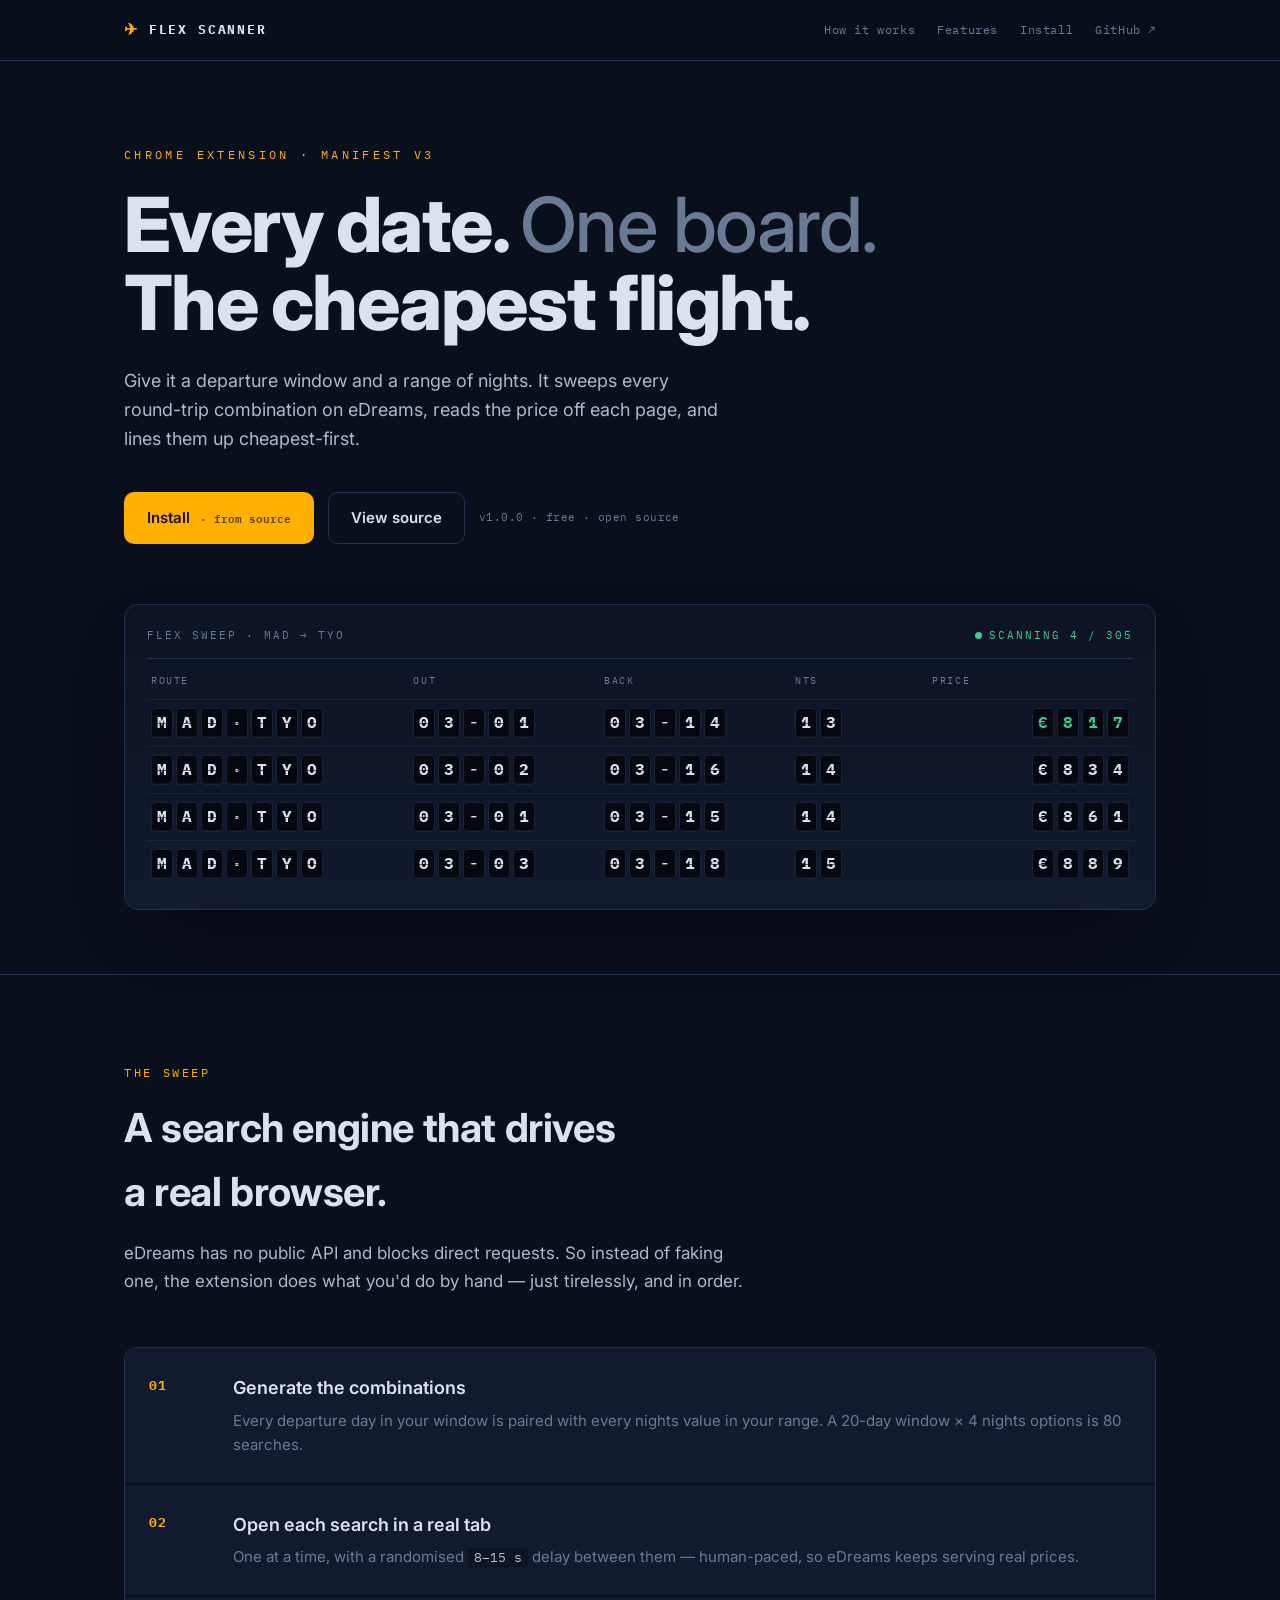
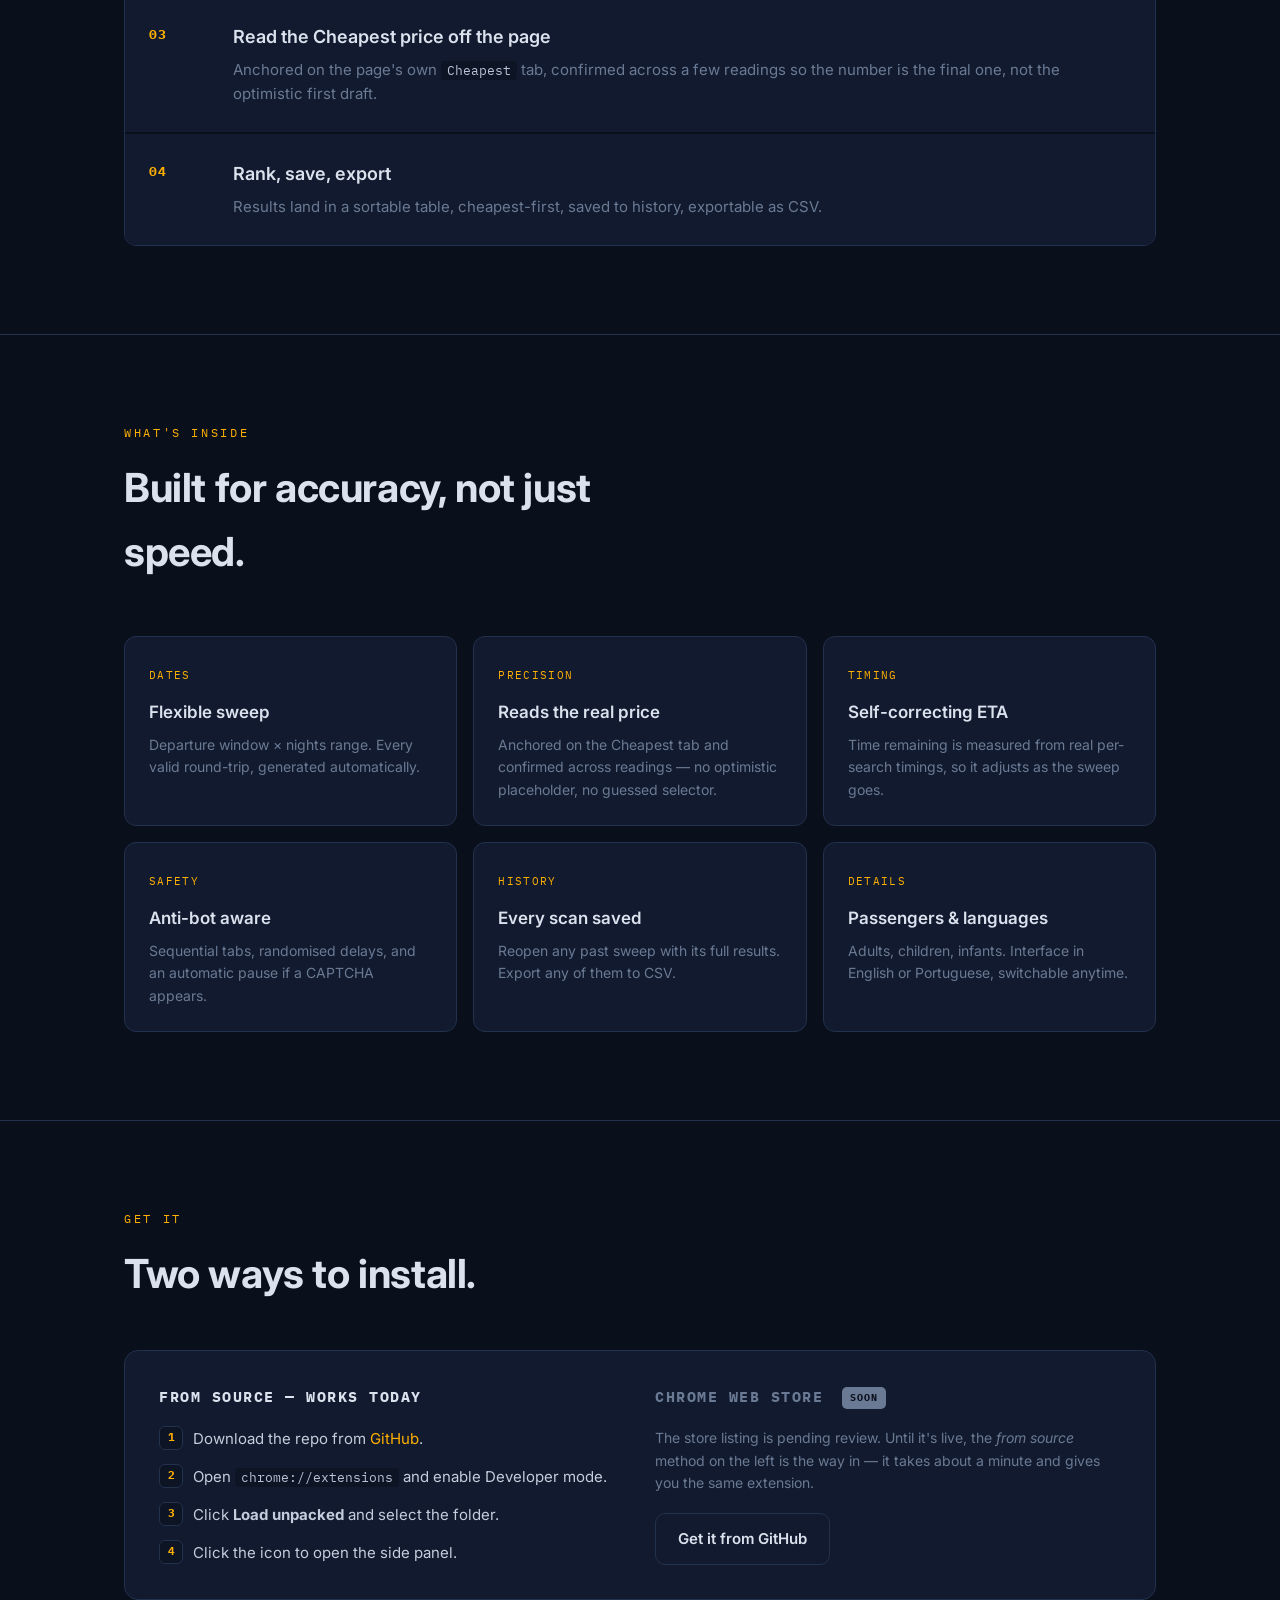
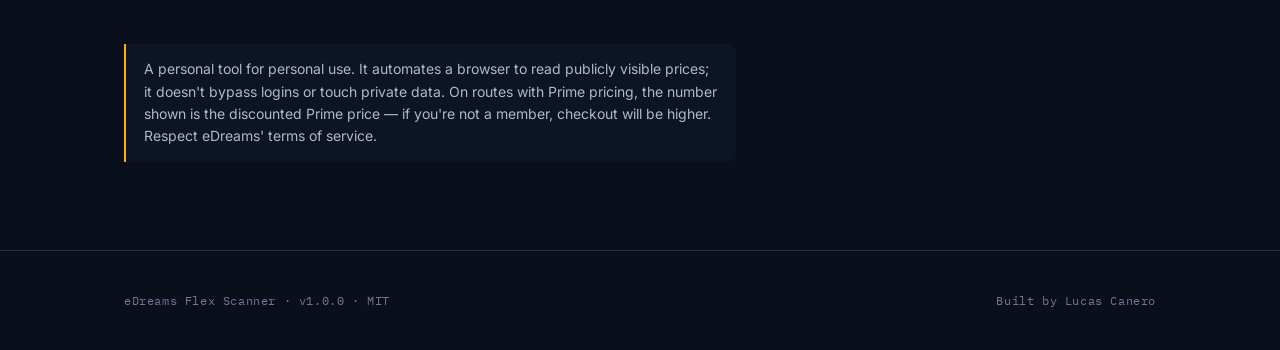
==== docs/index.html @ d386eb82 "Initial Commit 1.0.0" ====
<!DOCTYPE html>
<html lang="en">
<head>
<meta charset="UTF-8" />
<meta name="viewport" content="width=device-width, initial-scale=1.0" />
<title>eDreams Flex Scanner — cheapest flights across flexible dates</title>
<meta name="description" content="A Chrome extension that sweeps every date combination on eDreams and ranks the cheapest flights by number of nights." />
<link rel="preconnect" href="https://fonts.googleapis.com" />
<link rel="preconnect" href="https://fonts.gstatic.com" crossorigin />
<link href="https://fonts.googleapis.com/css2?family=IBM+Plex+Mono:wght@400;500;600;700&family=Inter:wght@400;500;600;700;800&display=swap" rel="stylesheet" />
<style>
  :root {
    --void: #0a0f1c;
    --void-2: #0d1424;
    --panel: #111a2e;
    --panel-2: #16223a;
    --line: #22314c;
    --text: #dbe2ee;
    --haze: #6b7a94;
    --amber: #ffb000;
    --jade: #3ecf8e;
    --mono: "IBM Plex Mono", ui-monospace, Menlo, Consolas, monospace;
    --sans: "Inter", system-ui, -apple-system, "Segoe UI", sans-serif;
  }

  * { box-sizing: border-box; margin: 0; padding: 0; }

  html { scroll-behavior: smooth; }

  body {
    background: var(--void);
    color: var(--text);
    font-family: var(--sans);
    line-height: 1.6;
    overflow-x: hidden;
  }

  a { color: inherit; }

  ::selection { background: var(--amber); color: #14100a; }

  .wrap { max-width: 1080px; margin: 0 auto; padding: 0 24px; }

  /* ---------- top bar ---------- */
  .topbar {
    position: sticky; top: 0; z-index: 50;
    background: rgba(10,15,28,0.82);
    backdrop-filter: blur(10px);
    border-bottom: 1px solid var(--line);
  }
  .topbar-inner {
    display: flex; align-items: center; justify-content: space-between;
    height: 60px;
  }
  .brand { display: flex; align-items: center; gap: 10px; font-family: var(--mono); font-weight: 700; letter-spacing: 0.14em; font-size: 13px; }
  .brand .glyph { color: var(--amber); font-size: 16px; }
  .topbar-links { display: flex; gap: 22px; align-items: center; font-family: var(--mono); font-size: 12px; letter-spacing: 0.05em; }
  .topbar-links a { color: var(--haze); text-decoration: none; transition: color .15s; }
  .topbar-links a:hover { color: var(--text); }
  .topbar-links a.ghhl:hover { color: var(--amber); }

  /* ---------- hero ---------- */
  .hero { padding: 84px 0 64px; position: relative; }
  .eyebrow {
    font-family: var(--mono); font-size: 12px; letter-spacing: 0.28em;
    text-transform: uppercase; color: var(--amber); margin-bottom: 22px;
  }
  .hero h1 {
    font-size: clamp(38px, 6.5vw, 76px);
    font-weight: 800; line-height: 1.02; letter-spacing: -0.02em;
    max-width: 15ch;
  }
  .hero h1 .thin { color: var(--haze); font-weight: 500; }
  .hero p.lead {
    margin-top: 26px; max-width: 54ch; font-size: 18px; color: #aeb9cc;
  }
  .cta-row { margin-top: 38px; display: flex; gap: 14px; flex-wrap: wrap; align-items: center; }

  .btn {
    display: inline-flex; align-items: center; gap: 10px;
    font-family: var(--sans); font-weight: 600; font-size: 15px;
    padding: 13px 22px; border-radius: 10px; text-decoration: none;
    border: 1px solid transparent; cursor: pointer; transition: transform .12s, filter .12s, border-color .15s;
  }
  .btn:active { transform: translateY(1px); }
  .btn-primary { background: var(--amber); color: #14100a; }
  .btn-primary:hover { filter: brightness(1.08); }
  .btn-primary .store { font-family: var(--mono); font-size: 11px; opacity: .7; }
  .btn-ghost { border-color: var(--line); color: var(--text); }
  .btn-ghost:hover { border-color: var(--haze); }
  .cta-note { font-family: var(--mono); font-size: 11px; color: var(--haze); letter-spacing: .04em; }

  /* ---------- split-flap board ---------- */
  .board {
    margin-top: 60px;
    background: linear-gradient(180deg, var(--void-2), var(--panel));
    border: 1px solid var(--line); border-radius: 14px;
    padding: 22px; box-shadow: 0 30px 80px -40px rgba(0,0,0,.8);
  }
  .board-head {
    display: flex; justify-content: space-between; align-items: center;
    font-family: var(--mono); font-size: 11px; letter-spacing: .18em;
    text-transform: uppercase; color: var(--haze);
    padding-bottom: 14px; margin-bottom: 14px; border-bottom: 1px solid var(--line);
  }
  .board-head .live { display: inline-flex; align-items: center; gap: 7px; color: var(--jade); }
  .board-head .dot { width: 7px; height: 7px; border-radius: 50%; background: var(--jade); animation: pulse 1.8s infinite; }
  @keyframes pulse { 0%,100%{opacity:1} 50%{opacity:.35} }

  .board-cols {
    display: grid; grid-template-columns: 1.4fr 1fr 1fr 0.7fr 1.1fr;
    gap: 12px; font-family: var(--mono); font-size: 10px; letter-spacing: .16em;
    text-transform: uppercase; color: var(--haze); padding: 0 4px 10px;
  }
  .board-row {
    display: grid; grid-template-columns: 1.4fr 1fr 1fr 0.7fr 1.1fr;
    gap: 12px; padding: 8px 4px; align-items: center;
    border-top: 1px solid rgba(34,49,76,.5);
  }
  .flaps { display: inline-flex; gap: 3px; }
  .flap {
    display: inline-flex; align-items: center; justify-content: center;
    min-width: 22px; height: 30px; padding: 0 5px;
    background: #05080f; color: var(--text);
    font-family: var(--mono); font-weight: 700; font-size: 16px;
    border-radius: 4px; border: 1px solid #1a2337;
    box-shadow: inset 0 -1px 0 rgba(255,255,255,.04), inset 0 1px 0 rgba(0,0,0,.5);
    position: relative;
  }
  .flap::after { content: ""; position: absolute; left: 0; right: 0; top: 50%; height: 1px; background: rgba(0,0,0,.55); }
  .flap.amber { color: var(--amber); }
  .flap.jade { color: var(--jade); }
  .board-row .price { justify-self: end; }

  /* ---------- section scaffolding ---------- */
  section { padding: 88px 0; border-top: 1px solid var(--line); }
  .sec-eyebrow {
    font-family: var(--mono); font-size: 12px; letter-spacing: .22em;
    text-transform: uppercase; color: var(--amber); margin-bottom: 14px;
  }
  .sec-title { font-size: clamp(26px, 3.6vw, 40px); font-weight: 700; letter-spacing: -0.01em; max-width: 20ch; }
  .sec-intro { margin-top: 16px; color: #aeb9cc; max-width: 58ch; font-size: 17px; }

  /* ---------- pipeline (a real sequence → numbers are honest) ---------- */
  .pipe { margin-top: 52px; display: grid; gap: 2px; border: 1px solid var(--line); border-radius: 12px; overflow: hidden; }
  .step {
    display: grid; grid-template-columns: 64px 1fr; gap: 20px;
    padding: 26px 24px; background: var(--panel);
    transition: background .15s;
  }
  .step:hover { background: var(--panel-2); }
  .step-n { font-family: var(--mono); font-size: 13px; font-weight: 700; color: var(--amber); letter-spacing: .1em; padding-top: 2px; }
  .step h3 { font-size: 18px; font-weight: 600; margin-bottom: 6px; }
  .step p { color: var(--haze); font-size: 15px; }
  .step p code { font-family: var(--mono); color: #b9c4d6; background: var(--void-2); padding: 1px 6px; border-radius: 4px; font-size: 13px; }

  /* ---------- feature grid ---------- */
  .grid { margin-top: 52px; display: grid; grid-template-columns: repeat(3, 1fr); gap: 16px; }
  .card {
    background: var(--panel); border: 1px solid var(--line);
    border-radius: 12px; padding: 24px; transition: transform .12s, border-color .15s;
  }
  .card:hover { transform: translateY(-3px); border-color: #2c3d5c; }
  .card .tag { font-family: var(--mono); font-size: 11px; letter-spacing: .12em; text-transform: uppercase; color: var(--amber); }
  .card h3 { font-size: 17px; font-weight: 600; margin: 12px 0 8px; }
  .card p { color: var(--haze); font-size: 14px; }

  /* ---------- install ---------- */
  .install-box {
    margin-top: 44px; background: var(--panel); border: 1px solid var(--line);
    border-radius: 14px; padding: 34px;
  }
  .install-grid { display: grid; grid-template-columns: 1fr 1fr; gap: 30px; }
  .install-col h3 { font-size: 15px; font-family: var(--mono); letter-spacing: .1em; text-transform: uppercase; color: var(--text); margin-bottom: 18px; }
  .install-col.soon h3 { color: var(--haze); }
  ol.steps { list-style: none; counter-reset: s; display: grid; gap: 14px; }
  ol.steps li { counter-increment: s; position: relative; padding-left: 34px; font-size: 15px; color: #c4cddc; }
  ol.steps li::before {
    content: counter(s); position: absolute; left: 0; top: -1px;
    width: 22px; height: 22px; border-radius: 6px; background: var(--void-2);
    border: 1px solid var(--line); color: var(--amber);
    font-family: var(--mono); font-size: 11px; font-weight: 700;
    display: flex; align-items: center; justify-content: center;
  }
  ol.steps li code { font-family: var(--mono); color: #b9c4d6; background: var(--void-2); padding: 1px 6px; border-radius: 4px; font-size: 13px; }
  .soon-badge { display: inline-block; font-family: var(--mono); font-size: 10px; letter-spacing: .12em; text-transform: uppercase; color: var(--void); background: var(--haze); padding: 3px 8px; border-radius: 5px; margin-left: 8px; vertical-align: middle; }
  .install-col.soon p { color: var(--haze); font-size: 14px; }

  /* ---------- disclaimer + footer ---------- */
  .note {
    margin-top: 44px; border-left: 2px solid var(--amber);
    padding: 14px 18px; background: var(--void-2); border-radius: 0 8px 8px 0;
    font-size: 14px; color: #aeb9cc; max-width: 68ch;
  }
  footer { border-top: 1px solid var(--line); padding: 40px 0; }
  .foot-inner { display: flex; justify-content: space-between; align-items: center; flex-wrap: wrap; gap: 16px; font-family: var(--mono); font-size: 12px; color: var(--haze); letter-spacing: .05em; }
  .foot-inner a { color: var(--haze); text-decoration: none; }
  .foot-inner a:hover { color: var(--amber); }

  @media (max-width: 760px) {
    .grid { grid-template-columns: 1fr; }
    .install-grid { grid-template-columns: 1fr; }
    .topbar-links a:not(.ghhl) { display: none; }
    .board-cols, .board-row { grid-template-columns: 1.3fr 1fr 0.9fr; }
    .board-cols span:nth-child(4), .board-cols span:nth-child(5),
    .board-row > *:nth-child(4), .board-row > *:nth-child(5) { display: none; }
    .board-row .price { display: inline-flex !important; justify-self: start; }
    .board-cols span.price-col { display: inline-block !important; }
  }

  @media (prefers-reduced-motion: reduce) {
    .dot { animation: none; }
    html { scroll-behavior: auto; }
  }
</style>
</head>
<body>

<div class="topbar">
  <div class="wrap topbar-inner">
    <div class="brand"><span class="glyph">✈</span> FLEX&nbsp;SCANNER</div>
    <nav class="topbar-links">
      <a href="#how">How it works</a>
      <a href="#features">Features</a>
      <a href="#install">Install</a>
      <a class="ghhl" href="https://github.com/lucascanero/edreams-flex-scanner">GitHub ↗</a>
    </nav>
  </div>
</div>

<header class="hero">
  <div class="wrap">
    <div class="eyebrow">Chrome extension · Manifest V3</div>
    <h1>Every date. <span class="thin">One board.</span> The cheapest flight.</h1>
    <p class="lead">
      Give it a departure window and a range of nights. It sweeps every
      round-trip combination on eDreams, reads the price off each page, and
      lines them up cheapest-first.
    </p>
    <div class="cta-row">
      <a class="btn btn-primary" id="store-btn" href="#install">
        Install <span class="store">· from source</span>
      </a>
      <a class="btn btn-ghost" href="https://github.com/lucascanero/edreams-flex-scanner">View source</a>
      <span class="cta-note">v1.0.0 · free · open source</span>
    </div>

    <!-- signature: split-flap departures board -->
    <div class="board" aria-hidden="true">
      <div class="board-head">
        <span>Flex Sweep · MAD → TYO</span>
        <span class="live"><span class="dot"></span> scanning 4 / 305</span>
      </div>
      <div class="board-cols">
        <span>Route</span><span>Out</span><span>Back</span><span>Nts</span><span class="price-col">Price</span>
      </div>
      <div id="board-body"></div>
    </div>
  </div>
</header>

<section id="how">
  <div class="wrap">
    <div class="sec-eyebrow">The sweep</div>
    <h2 class="sec-title">A search engine that drives a real browser.</h2>
    <p class="sec-intro">
      eDreams has no public API and blocks direct requests. So instead of faking
      one, the extension does what you'd do by hand — just tirelessly, and in
      order.
    </p>

    <div class="pipe">
      <div class="step">
        <div class="step-n">01</div>
        <div>
          <h3>Generate the combinations</h3>
          <p>Every departure day in your window is paired with every nights value in your range. A 20-day window × 4 nights options is 80 searches.</p>
        </div>
      </div>
      <div class="step">
        <div class="step-n">02</div>
        <div>
          <h3>Open each search in a real tab</h3>
          <p>One at a time, with a randomised <code>8–15 s</code> delay between them — human-paced, so eDreams keeps serving real prices.</p>
        </div>
      </div>
      <div class="step">
        <div class="step-n">03</div>
        <div>
          <h3>Read the Cheapest price off the page</h3>
          <p>Anchored on the page's own <code>Cheapest</code> tab, confirmed across a few readings so the number is the final one, not the optimistic first draft.</p>
        </div>
      </div>
      <div class="step">
        <div class="step-n">04</div>
        <div>
          <h3>Rank, save, export</h3>
          <p>Results land in a sortable table, cheapest-first, saved to history, exportable as CSV.</p>
        </div>
      </div>
    </div>
  </div>
</section>

<section id="features">
  <div class="wrap">
    <div class="sec-eyebrow">What's inside</div>
    <h2 class="sec-title">Built for accuracy, not just speed.</h2>

    <div class="grid">
      <div class="card">
        <span class="tag">Dates</span>
        <h3>Flexible sweep</h3>
        <p>Departure window × nights range. Every valid round-trip, generated automatically.</p>
      </div>
      <div class="card">
        <span class="tag">Precision</span>
        <h3>Reads the real price</h3>
        <p>Anchored on the Cheapest tab and confirmed across readings — no optimistic placeholder, no guessed selector.</p>
      </div>
      <div class="card">
        <span class="tag">Timing</span>
        <h3>Self-correcting ETA</h3>
        <p>Time remaining is measured from real per-search timings, so it adjusts as the sweep goes.</p>
      </div>
      <div class="card">
        <span class="tag">Safety</span>
        <h3>Anti-bot aware</h3>
        <p>Sequential tabs, randomised delays, and an automatic pause if a CAPTCHA appears.</p>
      </div>
      <div class="card">
        <span class="tag">History</span>
        <h3>Every scan saved</h3>
        <p>Reopen any past sweep with its full results. Export any of them to CSV.</p>
      </div>
      <div class="card">
        <span class="tag">Details</span>
        <h3>Passengers &amp; languages</h3>
        <p>Adults, children, infants. Interface in English or Portuguese, switchable anytime.</p>
      </div>
    </div>
  </div>
</section>

<section id="install">
  <div class="wrap">
    <div class="sec-eyebrow">Get it</div>
    <h2 class="sec-title">Two ways to install.</h2>

    <div class="install-box">
      <div class="install-grid">
        <div class="install-col">
          <h3>From source — works today</h3>
          <ol class="steps">
            <li>Download the repo from <a href="https://github.com/lucascanero/edreams-flex-scanner" style="color:var(--amber);text-decoration:none">GitHub</a>.</li>
            <li>Open <code>chrome://extensions</code> and enable Developer mode.</li>
            <li>Click <strong>Load unpacked</strong> and select the folder.</li>
            <li>Click the icon to open the side panel.</li>
          </ol>
        </div>
        <div class="install-col soon">
          <h3>Chrome Web Store <span class="soon-badge">soon</span></h3>
          <p>
            The store listing is pending review. Until it's live, the
            <em>from source</em> method on the left is the way in — it takes
            about a minute and gives you the same extension.
          </p>
          <a class="btn btn-ghost" href="https://github.com/lucascanero/edreams-flex-scanner" style="margin-top:18px">Get it from GitHub</a>
        </div>
      </div>
    </div>

    <div class="note">
      A personal tool for personal use. It automates a browser to read publicly
      visible prices; it doesn't bypass logins or touch private data. On routes
      with Prime pricing, the number shown is the discounted Prime price — if
      you're not a member, checkout will be higher. Respect eDreams' terms of
      service.
    </div>
  </div>
</section>

<footer>
  <div class="wrap foot-inner">
    <span>eDreams Flex Scanner · v1.0.0 · MIT</span>
    <span>Built by <a href="https://github.com/lucascanero">Lucas Canero</a></span>
  </div>
</footer>

<script>
  // When the extension is published, set this to the Web Store URL and the
  // hero button + install column flip to a live "Add to Chrome" automatically.
  const STORE_URL = ""; // e.g. "https://chromewebstore.google.com/detail/…"
  if (STORE_URL) {
    const btn = document.getElementById("store-btn");
    btn.href = STORE_URL;
    btn.innerHTML = 'Add to Chrome <span class="store">· Web Store</span>';
  }

  // Split-flap board: animate a few result rows flipping into place.
  (function () {
    const rows = [
      { route: "MAD·TYO", out: "03-01", back: "03-14", nts: "13", price: "817", cls: "jade" },
      { route: "MAD·TYO", out: "03-02", back: "03-16", nts: "14", price: "834", cls: "" },
      { route: "MAD·TYO", out: "03-01", back: "03-15", nts: "14", price: "861", cls: "" },
      { route: "MAD·TYO", out: "03-03", back: "03-18", nts: "15", price: "889", cls: "" }
    ];
    const CHARS = "ABCDEFGHIJKLMNOPQRSTUVWXYZ0123456789·-. ";
    const body = document.getElementById("board-body");
    const reduce = !!(window.matchMedia && window.matchMedia("(prefers-reduced-motion: reduce)").matches);

    function flapsFor(text, cls) {
      const wrap = document.createElement("span");
      wrap.className = "flaps";
      [...text].forEach((ch) => {
        const f = document.createElement("span");
        f.className = "flap" + (cls ? " " + cls : "");
        f.textContent = reduce ? ch : " ";
        f.dataset.target = ch;
        wrap.appendChild(f);
      });
      return wrap;
    }

    rows.forEach((r) => {
      const row = document.createElement("div");
      row.className = "board-row";
      const route = document.createElement("span"); route.appendChild(flapsFor(r.route, ""));
      const out = document.createElement("span"); out.appendChild(flapsFor(r.out, ""));
      const back = document.createElement("span"); back.appendChild(flapsFor(r.back, ""));
      const nts = document.createElement("span"); nts.appendChild(flapsFor(r.nts, ""));
      const price = document.createElement("span"); price.className = "price"; price.appendChild(flapsFor("€" + r.price, r.cls));
      row.append(route, out, back, nts, price);
      body.appendChild(row);
    });

    if (reduce) return;

    // flip animation: cycle each flap through random chars to its target
    const flaps = [...document.querySelectorAll(".flap")];
    flaps.forEach((f, i) => {
      const target = f.dataset.target;
      let ticks = 6 + Math.floor(Math.random() * 8) + Math.floor(i / 4);
      const iv = setInterval(() => {
        if (ticks <= 0) { f.textContent = target; clearInterval(iv); return; }
        f.textContent = CHARS[Math.floor(Math.random() * CHARS.length)];
        ticks--;
      }, 55);
    });
  })();
</script>

</body>
</html>
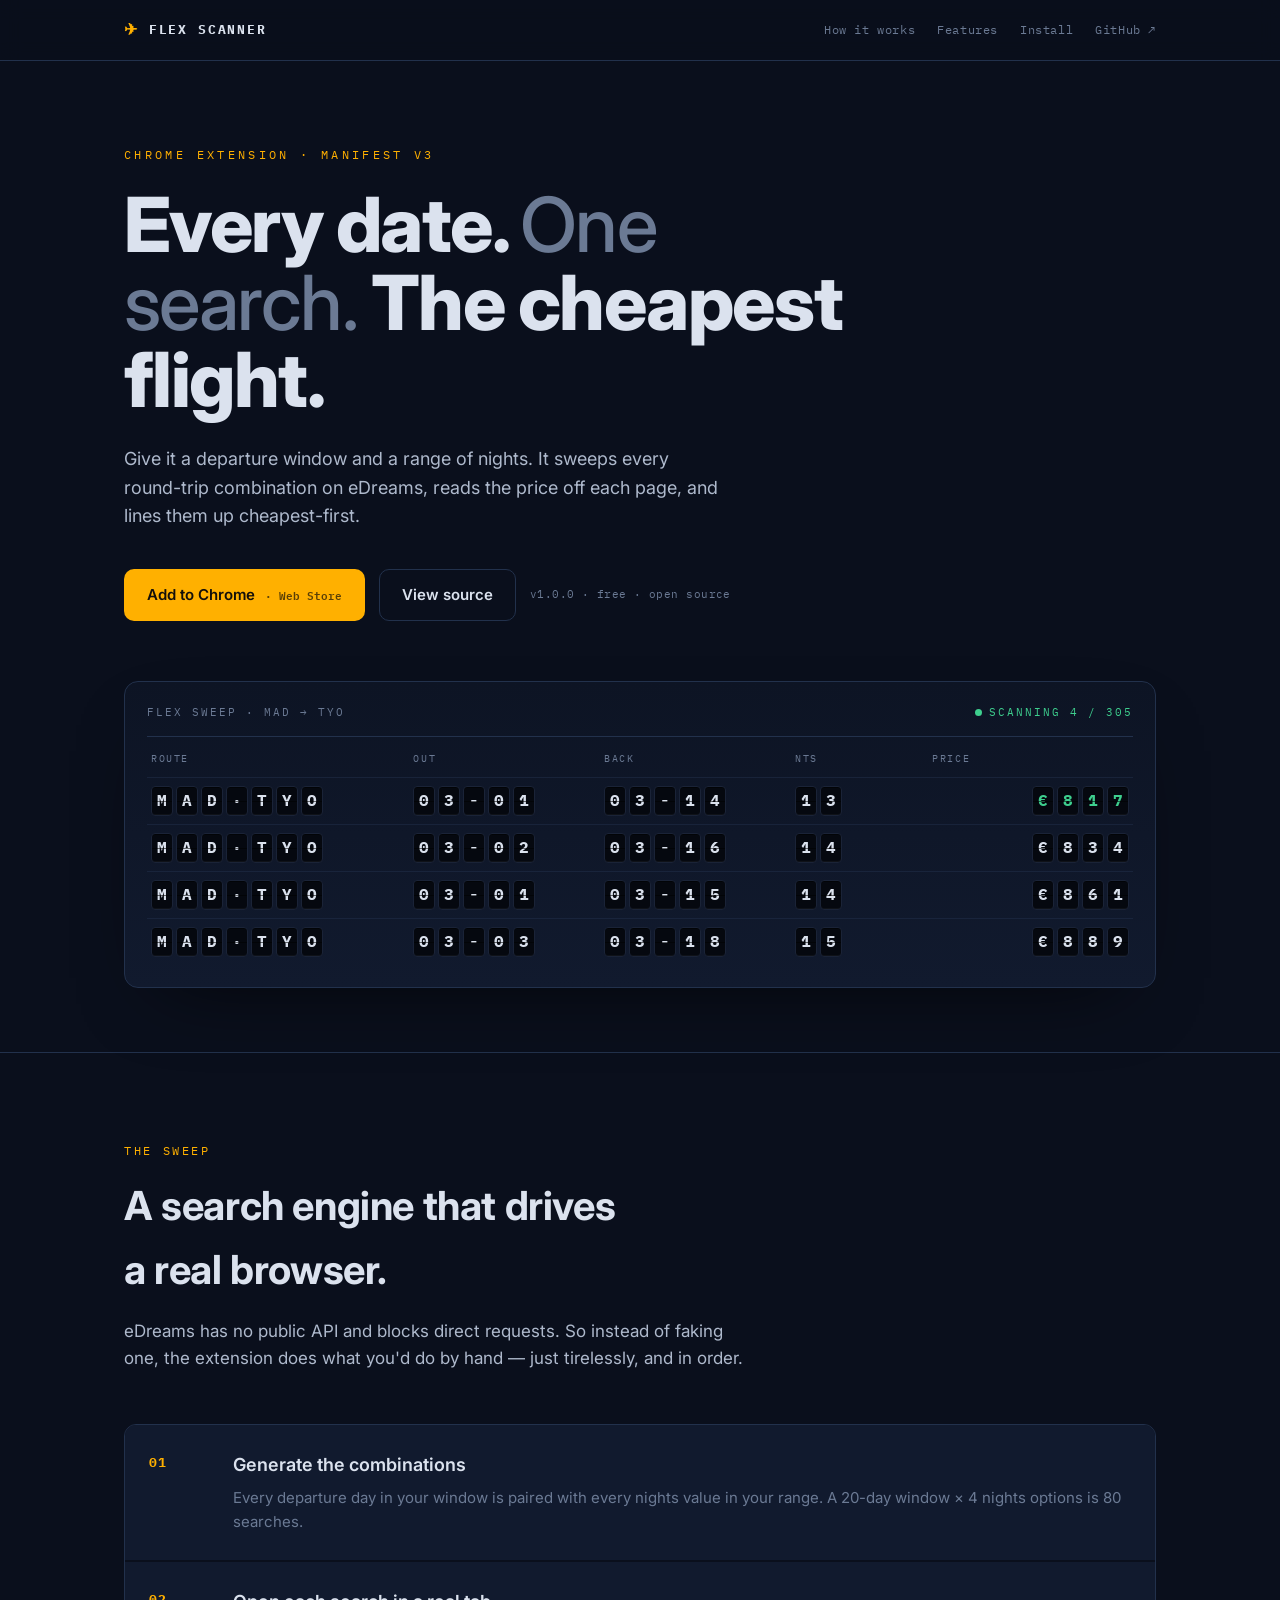
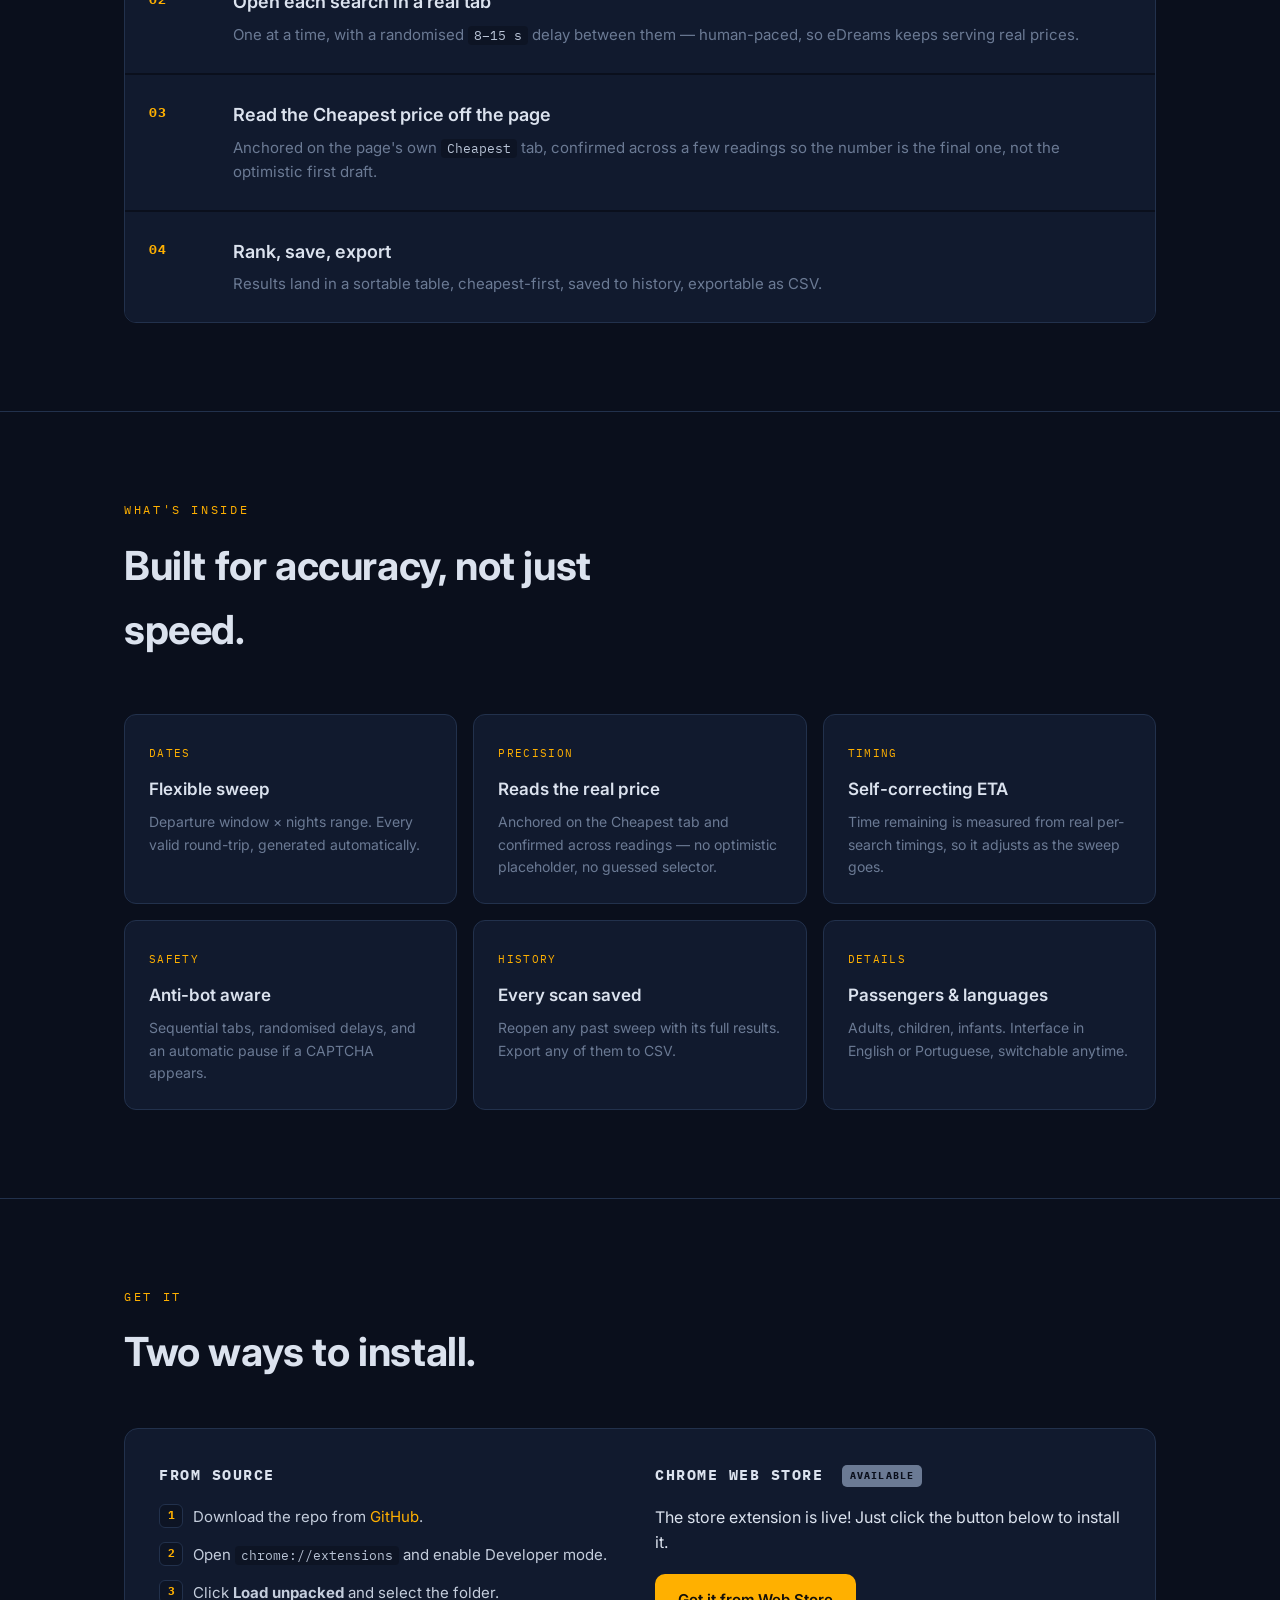
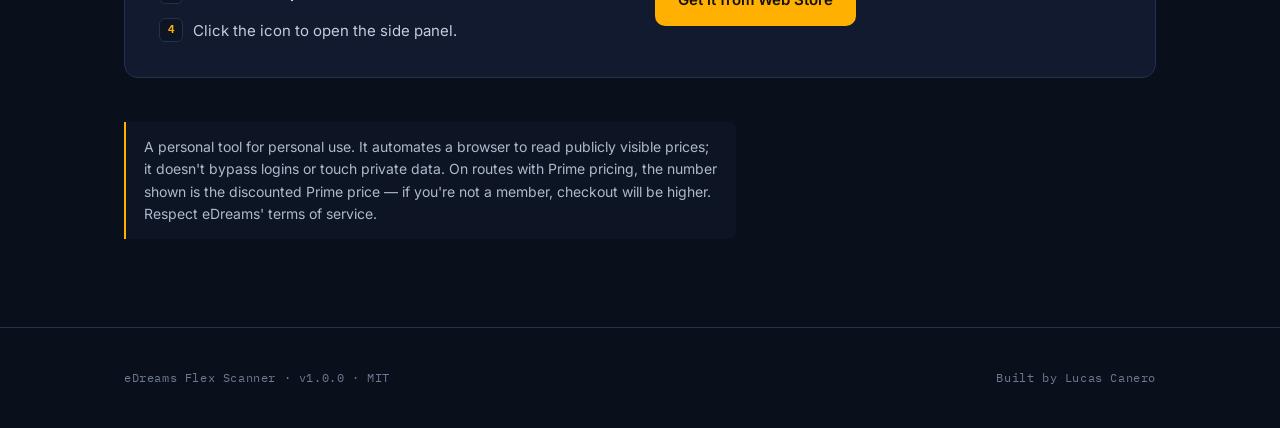
==== commit 0d5e2269: "update to add chrome version" ====
--- a/docs/index.html
+++ b/docs/index.html
@@ -231,7 +231,7 @@
 <header class="hero">
   <div class="wrap">
     <div class="eyebrow">Chrome extension · Manifest V3</div>
-    <h1>Every date. <span class="thin">One board.</span> The cheapest flight.</h1>
+    <h1>Every date. <span class="thin">One search.</span> The cheapest flight.</h1>
     <p class="lead">
       Give it a departure window and a range of nights. It sweeps every
       round-trip combination on eDreams, reads the price off each page, and
@@ -350,7 +350,7 @@
     <div class="install-box">
       <div class="install-grid">
         <div class="install-col">
-          <h3>From source — works today</h3>
+          <h3>From source</h3>
           <ol class="steps">
             <li>Download the repo from <a href="https://github.com/lucascanero/edreams-flex-scanner" style="color:var(--amber);text-decoration:none">GitHub</a>.</li>
             <li>Open <code>chrome://extensions</code> and enable Developer mode.</li>
@@ -358,14 +358,12 @@
             <li>Click the icon to open the side panel.</li>
           </ol>
         </div>
-        <div class="install-col soon">
-          <h3>Chrome Web Store <span class="soon-badge">soon</span></h3>
+        <div class="install-col">
+          <h3>Chrome Web Store <span class="soon-badge">available</span></h3>
           <p>
-            The store listing is pending review. Until it's live, the
-            <em>from source</em> method on the left is the way in — it takes
-            about a minute and gives you the same extension.
+            The store extension is live! Just click the button below to install it.
           </p>
-          <a class="btn btn-ghost" href="https://github.com/lucascanero/edreams-flex-scanner" style="margin-top:18px">Get it from GitHub</a>
+          <a class="btn btn-primary" href="https://chromewebstore.google.com/detail/edreams-flex-scanner/fpoclmpdbkkjehijinokcdfcekdklpdp" style="margin-top:18px">Get it from Web Store</a>
         </div>
       </div>
     </div>
@@ -388,9 +386,7 @@
 </footer>
 
 <script>
-  // When the extension is published, set this to the Web Store URL and the
-  // hero button + install column flip to a live "Add to Chrome" automatically.
-  const STORE_URL = ""; // e.g. "https://chromewebstore.google.com/detail/…"
+  const STORE_URL = "https://chromewebstore.google.com/detail/edreams-flex-scanner/fpoclmpdbkkjehijinokcdfcekdklpdp";
   if (STORE_URL) {
     const btn = document.getElementById("store-btn");
     btn.href = STORE_URL;
